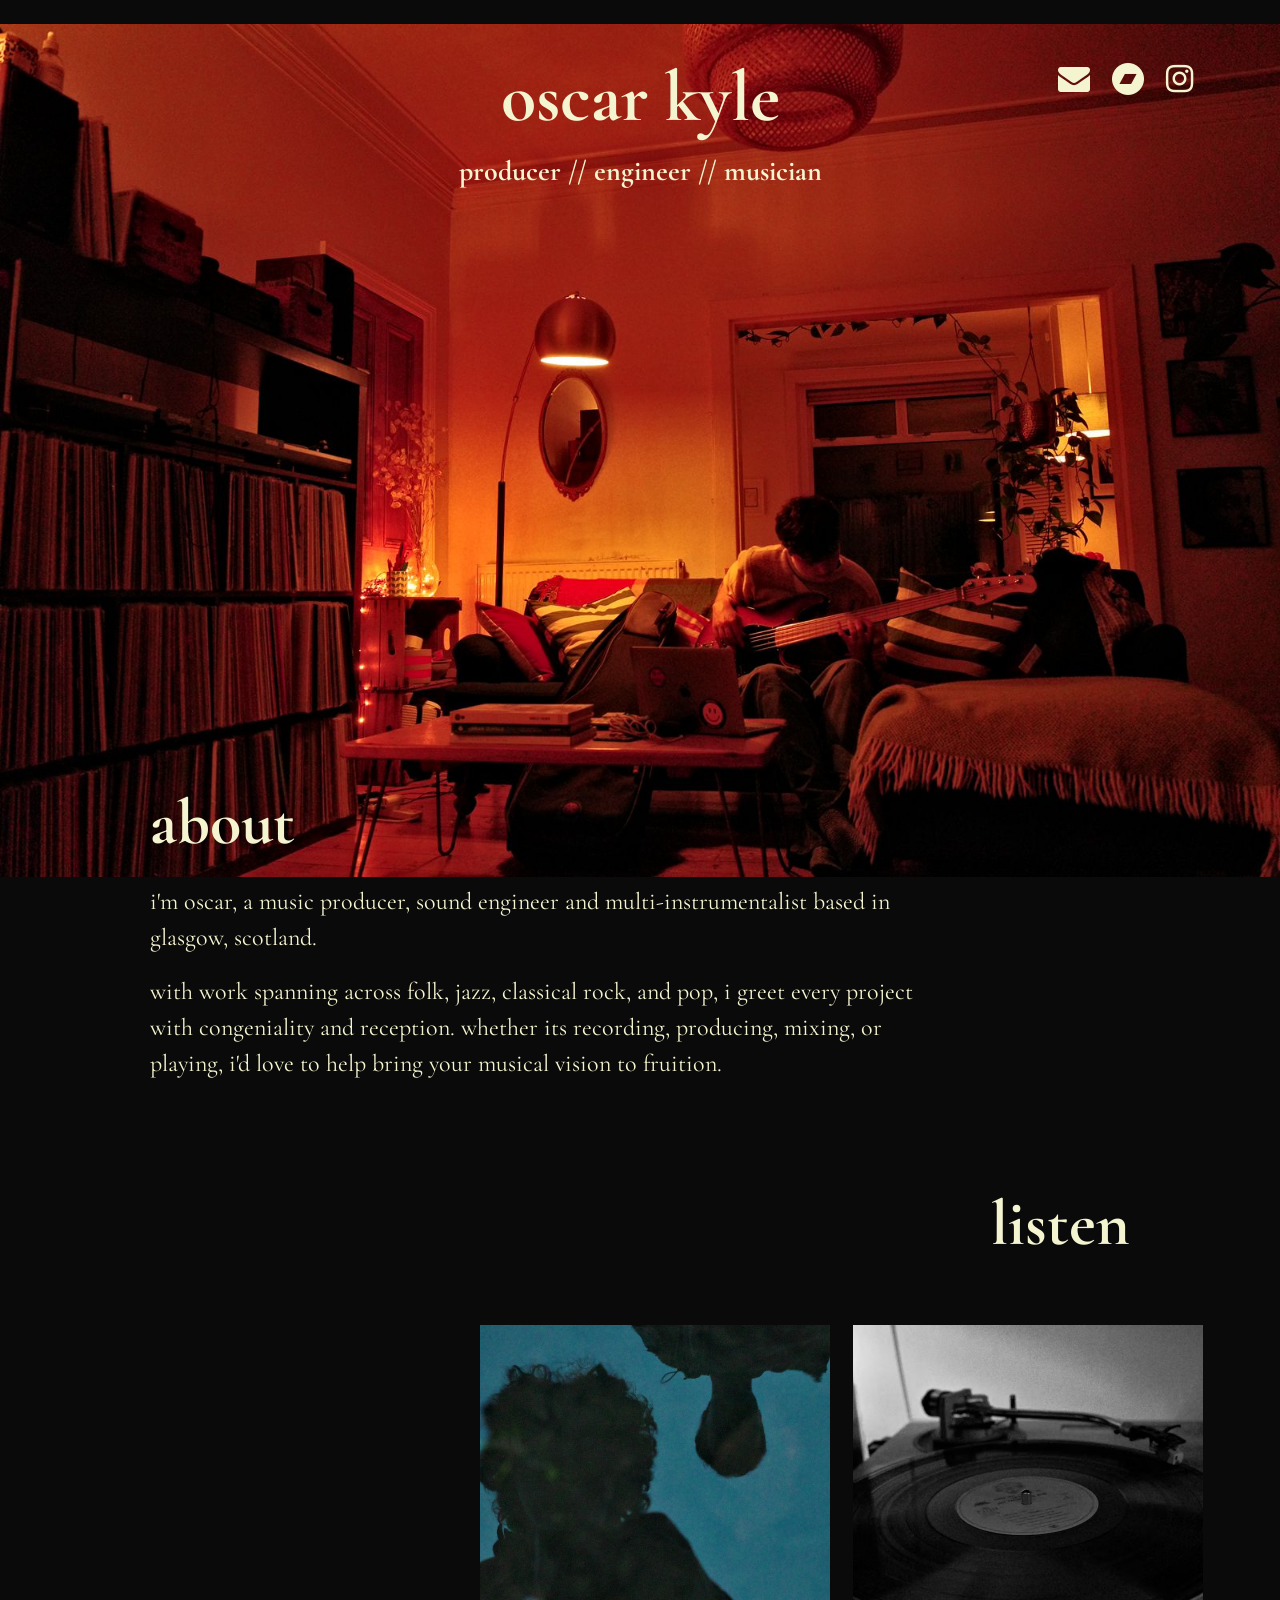
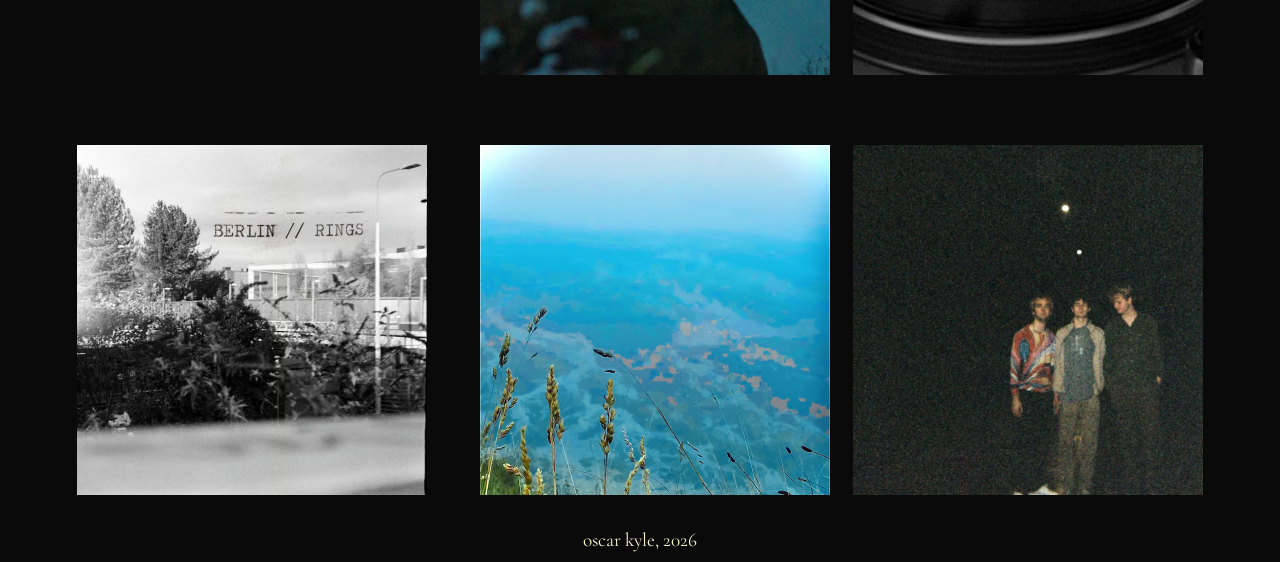
==== website/index.html @ cb50d1d9 "Add files via upload" ====
<!DOCTYPE html>
<html lang="en">
<head>
<meta name="viewport" content="width=device-width">
  <title>Oscar Kyle</title>
  <link rel="stylesheet" href="https://maxcdn.bootstrapcdn.com/font-awesome/4.7.0/css/font-awesome.min.css" type="text/css" />
  <link rel="stylesheet" type="text/css" href="index.css">
  <link rel="preconnect" href="https://fonts.googleapis.com">
<link rel="preconnect" href="https://fonts.gstatic.com" crossorigin>
<link href="https://fonts.googleapis.com/css2?family=Cormorant+Garamond:wght@400;500;600;700&display=swap" rel="stylesheet">
</head>
<body>

<div id="container">


<div class="hero">  
<header>
<p>
<a class="Email" href="mailto:oscarrkyle@gmail.com"target="_blank"><i class="fa fa-envelope" aria-hidden="true"></i></a>
<a class="Bandcamp" href= "https://oscarkyle.bandcamp.com"target="_blank"><i class="fa fa-bandcamp" aria-hidden="true"></i></a>
<a class= "Insta" href= "https://www.instagram.com/oscarkyle_"target="_blank"><i class="fa fa-instagram" aria-hidden="true"></i></a>
<p>
</header>
<h1>oscar kyle</h1>
<h2>producer // engineer // musician</h2>
    </div>
    
    <div class="content">
        
        <h3>about</h3>
        <p class="Bio">i'm oscar, a music producer, sound engineer and multi-instrumentalist based in glasgow, scotland.</p>
        <p class= "Bio2">with work spanning across folk, jazz, classical rock, and pop, i greet every project with congeniality and reception. whether its recording, producing, mixing, or playing, i'd love to help bring your musical vision to fruition. </p>
    </div>
     
      <div class="portofolio">
      <h4>listen</h4>
      <a href="https://summerhousecollective.bandcamp.com/album/summer-house-collective"target="_blank" id="Summerhouse"></a>
       <a href="https://on.soundcloud.com/w76n6owcOBUqafUhxO"target="_blank" id="Luz"></a>
        <a href="https://oscarkyle.bandcamp.com"target="_blank" id="dec23"></a>
        <a href="https://freddierose.bandcamp.com/album/berlin"target="_blank" id="berlin"></a>
         <a href="https://willmartin1.bandcamp.com/track/with-the-ground"target="_blank" id="withtheground"></a>
         <a href= "https://on.soundcloud.com/Sj0JB5VwKHvvgSdGNg"target="_blank" id="diss"><a/>
      </div>
    
<footer>
oscar kyle, 2026
</footer>
</div>
</body>
</html>
---- website/index.css ----
body {
    margin: 0;
    background: url("assets/images/LivingRoom.JPG") no-repeat center center fixed; 
  background-size: 100%;
  text-align: center;
  background-color: rgb(10,10,10);
  color: rgb(245, 244, 208);
  font-family: "Cormorant Garamond", serif;
}

#container {
    width: 60%
    margin: auto;
}

header {
    margin-top: -20px;
    color: white;
}

header p {
    font-size: 200%;
    position: absolute;
    right: 200px;
    text-align: right;
        
}


.Email {
  position: relative;
  left: 30%;  
  color: rgb(245, 244, 208);
}

.Bandcamp {
    position: absolute;
    left: 200%;   
    color: rgb(245, 244, 208);
}

.Insta {
    position: absolute;
    left: 370%;   
    color: rgb(245, 244, 208);
}

h1 {
    font-size:450%;
    position: relative;
    top: 25px;
}

h2 {
    font-size:175%;
     position: relative;
bottom: 10px;
}


@media screen and (max-width:768px){
    #container {
    width: 200%
    font-size: 300%    
}
}

.hero {
    height: 800px; 
}


.content {
    text-align: left;
    color: rgb(245, 244, 208);
    padding: 300px; 
    background-size: 100%;
       
}

h3 {
    text-align:left;
     position: absolute;
    top: 720px;
    left: 150px;
    font-size: 400%;
}

.Bio {
    text-align:left;
     position: absolute;
     width: 800px;
    top: 860px;
    left: 150px;
    font-size: 150%;
    line-height: 1.5;
}

.Bio2 {
    text-align:left;
     position: absolute;
     width: 800px;
    top: 950px;
    left: 150px;
    font-size: 150%;
     line-height: 1.5;
}


.portofolio {
   text-align: left;
    color: rgb(245, 244, 208);
    padding: 350px; 
    background-size: 80%;      
}

h4 {
    text-align:right;
     position: absolute;
    top: 1100px;
    right: 150px;
    font-size: 400%;
}

#Summerhouse {
    content:url("assets/images/Summerhouse.jpg");
    position: absolute;
     height: 350px;
 width: auto; 
    top: 1325px;
    left: 6%;    
}

#Luz {
    content:url("assets/images/Luz2.jpeg");
    position: absolute;
     height: 350px;
 width: auto; 
    top: 1325px;
    left: 37.5%;  
}

#dec23 {
    content:url("assets/images/dec23untitled.jpg");
    position: absolute;
     height: 350px;
 width: auto; 
    top: 1325px;
    right: 6%;  
}

#berlin {
    content:url("assets/images/berlinrings.jpg");
    position: absolute;
     height: 350px;
 width: auto; 
    top: 1745px;
    left: 6%;  
}

#withtheground {
    content:url("assets/images/withtheground.jpg");
    position: absolute;
     height: 350px;
 width: auto; 
    top: 1745px;
    left: 37.5%;  
}
    
    #diss {
    content:url("assets/images/disappearer.jpg");
    position: absolute;
     height: 350px;
 width: auto; 
    top: 1745px;
    right: 6%;  
    }
        
    footer {
    margin-bottom: 10px;
    font-size:120%;
}
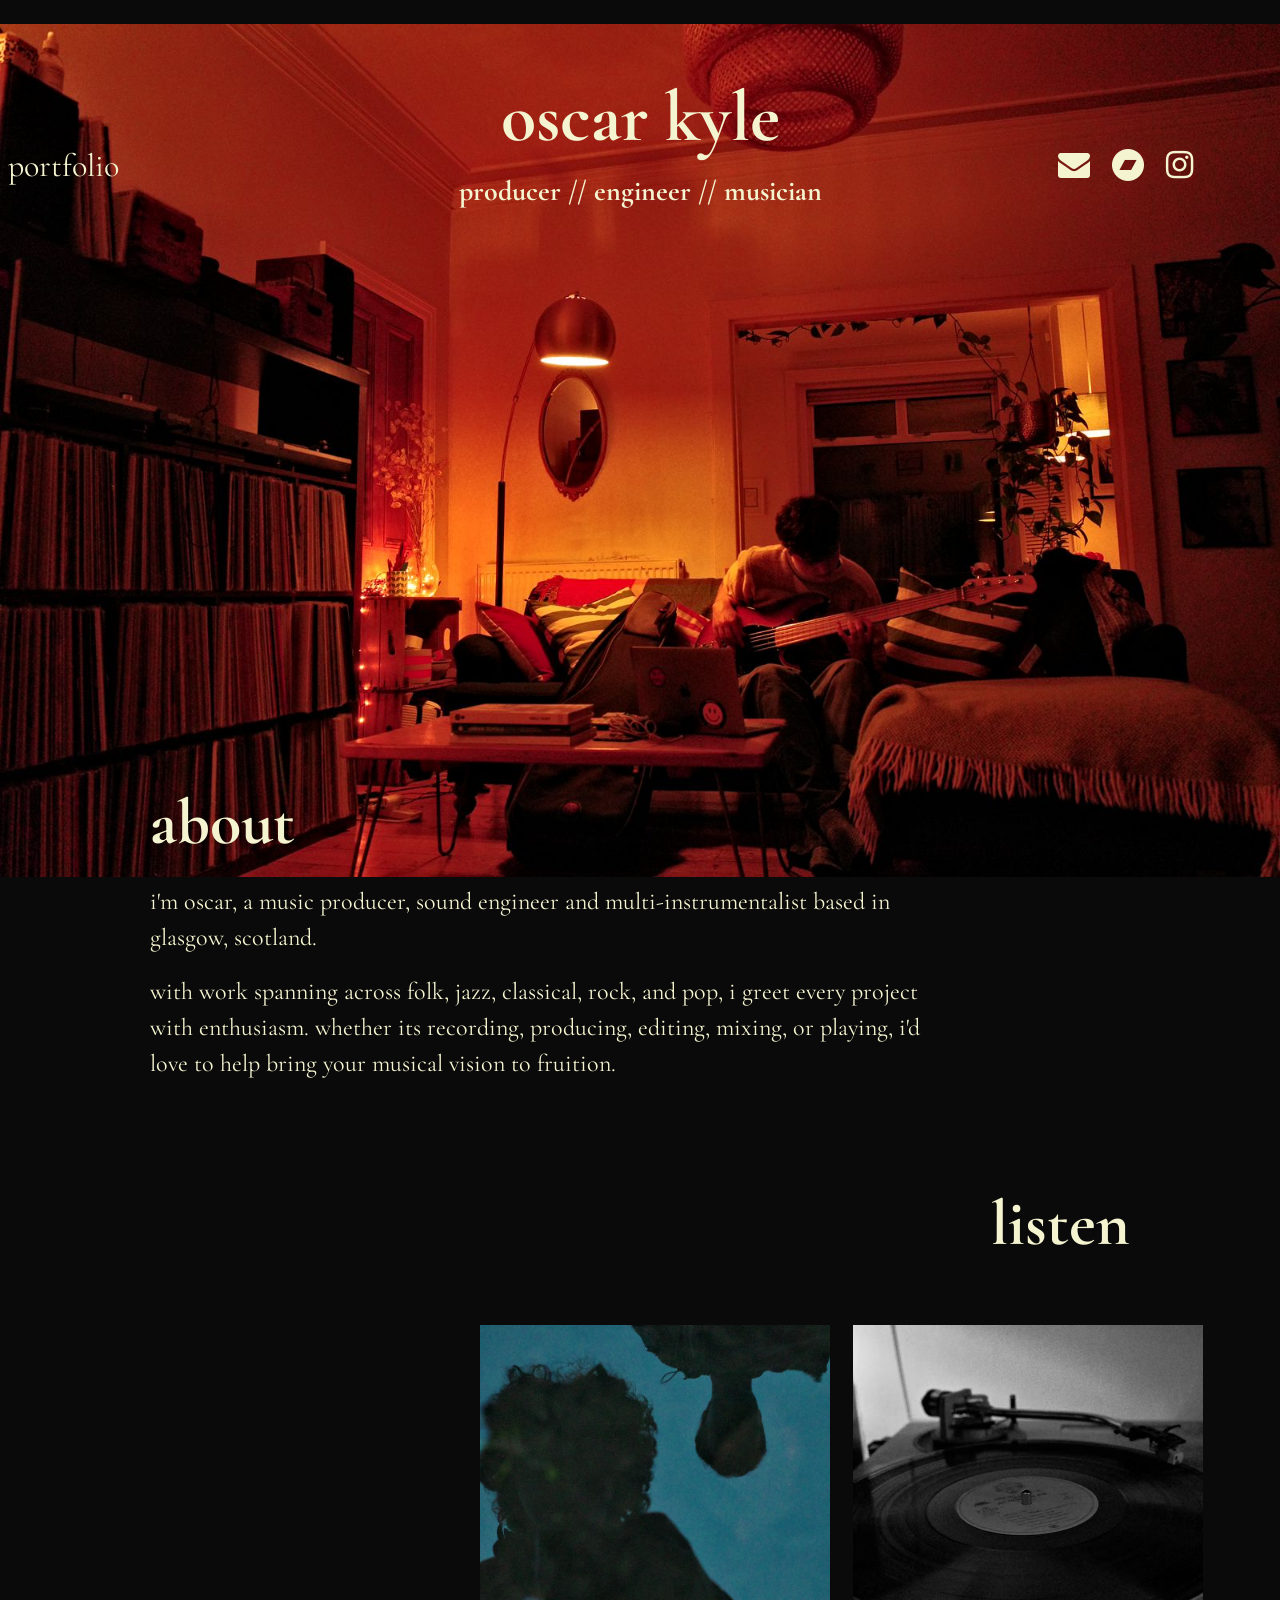
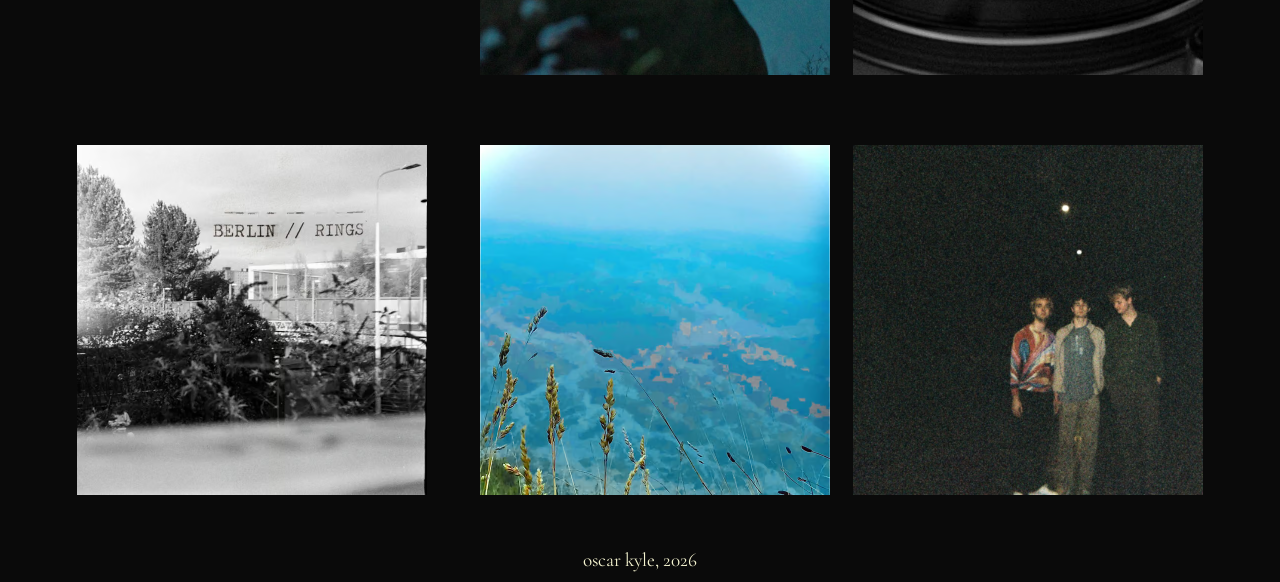
==== commit 4267024a: "Add files via upload" ====
--- a/website/index.html
+++ b/website/index.html
@@ -14,23 +14,40 @@
 <div id="container">
 
 
-<div class="hero">  
-<header>
-<p>
-<a class="Email" href="mailto:oscarrkyle@gmail.com"target="_blank"><i class="fa fa-envelope" aria-hidden="true"></i></a>
-<a class="Bandcamp" href= "https://oscarkyle.bandcamp.com"target="_blank"><i class="fa fa-bandcamp" aria-hidden="true"></i></a>
-<a class= "Insta" href= "https://www.instagram.com/oscarkyle_"target="_blank"><i class="fa fa-instagram" aria-hidden="true"></i></a>
-<p>
-</header>
-<h1>oscar kyle</h1>
-<h2>producer // engineer // musician</h2>
+<div class="hero">
+  <h1>oscar kyle</h1>
+  <h2>producer // engineer // musician</h2>
+  <header>
+    <p>
+      <a class="Email" href="mailto:oscarrkyle@gmail.com" target="_blank">
+        <i class="fa fa-envelope" aria-hidden="true"></i>
+      </a>
+
+      <a class="Bandcamp" href="https://oscarkyle.bandcamp.com" target="_blank">
+        <i class="fa fa-bandcamp" aria-hidden="true"></i>
+      </a>
+
+      <a class="Insta" href="https://www.instagram.com/oscarkyle_" target="_blank">
+        <i class="fa fa-instagram" aria-hidden="true"></i>
+
+     <a class="About" href="file:///Users/oscarkyle/website/index2.html"> about </a>
+
+      <a class= "Port"> portfolio </a>
+
+      <a class= "Contact"> contact </a>
+      </a>
+    </p>
+
+    
+
+  </header>
     </div>
     
     <div class="content">
         
         <h3>about</h3>
         <p class="Bio">i'm oscar, a music producer, sound engineer and multi-instrumentalist based in glasgow, scotland.</p>
-        <p class= "Bio2">with work spanning across folk, jazz, classical rock, and pop, i greet every project with congeniality and reception. whether its recording, producing, mixing, or playing, i'd love to help bring your musical vision to fruition. </p>
+        <p class= "Bio2">with work spanning across folk, jazz, classical, rock, and pop, i greet every project with enthusiasm. whether its recording, producing, editing, mixing, or playing, i'd love to help bring your musical vision to fruition. </p>
     </div>
      
       <div class="portofolio">
--- a/website/index.css
+++ b/website/index.css
@@ -16,7 +16,7 @@
 }
 
 header {
-    margin-top: -20px;
+    margin-top: -10%;
     color: white;
 }
 
@@ -47,6 +47,29 @@
     color: rgb(245, 244, 208);
 }
 
+.About {
+     position: absolute;
+     left: -3600%;
+     font-size: 100%;
+     color: rgb(245, 244, 208);
+}
+
+.Port {
+     position: absolute;
+     left: -3250%;
+     font-size: 100%;
+     color: rgb(245, 244, 208);
+
+}
+
+.Contact {
+     position: absolute;
+     left: -4210%;
+     font-size: 100%;
+     color: rgb(245, 244, 208);
+
+}
+
 h1 {
     font-size:450%;
     position: relative;
@@ -60,6 +83,7 @@
 }
 
 
+
 @media screen and (max-width:768px){
     #container {
     width: 200%
@@ -69,6 +93,7 @@
 
 .hero {
     height: 800px; 
+   
 }
 
 
@@ -76,7 +101,6 @@
     text-align: left;
     color: rgb(245, 244, 208);
     padding: 300px; 
-    background-size: 100%;
        
 }
 
@@ -86,6 +110,7 @@
     top: 720px;
     left: 150px;
     font-size: 400%;
+
 }
 
 .Bio {
@@ -96,6 +121,7 @@
     left: 150px;
     font-size: 150%;
     line-height: 1.5;
+
 }
 
 .Bio2 {
@@ -113,7 +139,7 @@
    text-align: left;
     color: rgb(245, 244, 208);
     padding: 350px; 
-    background-size: 80%;      
+    background-size: 80%;    
 }
 
 h4 {
